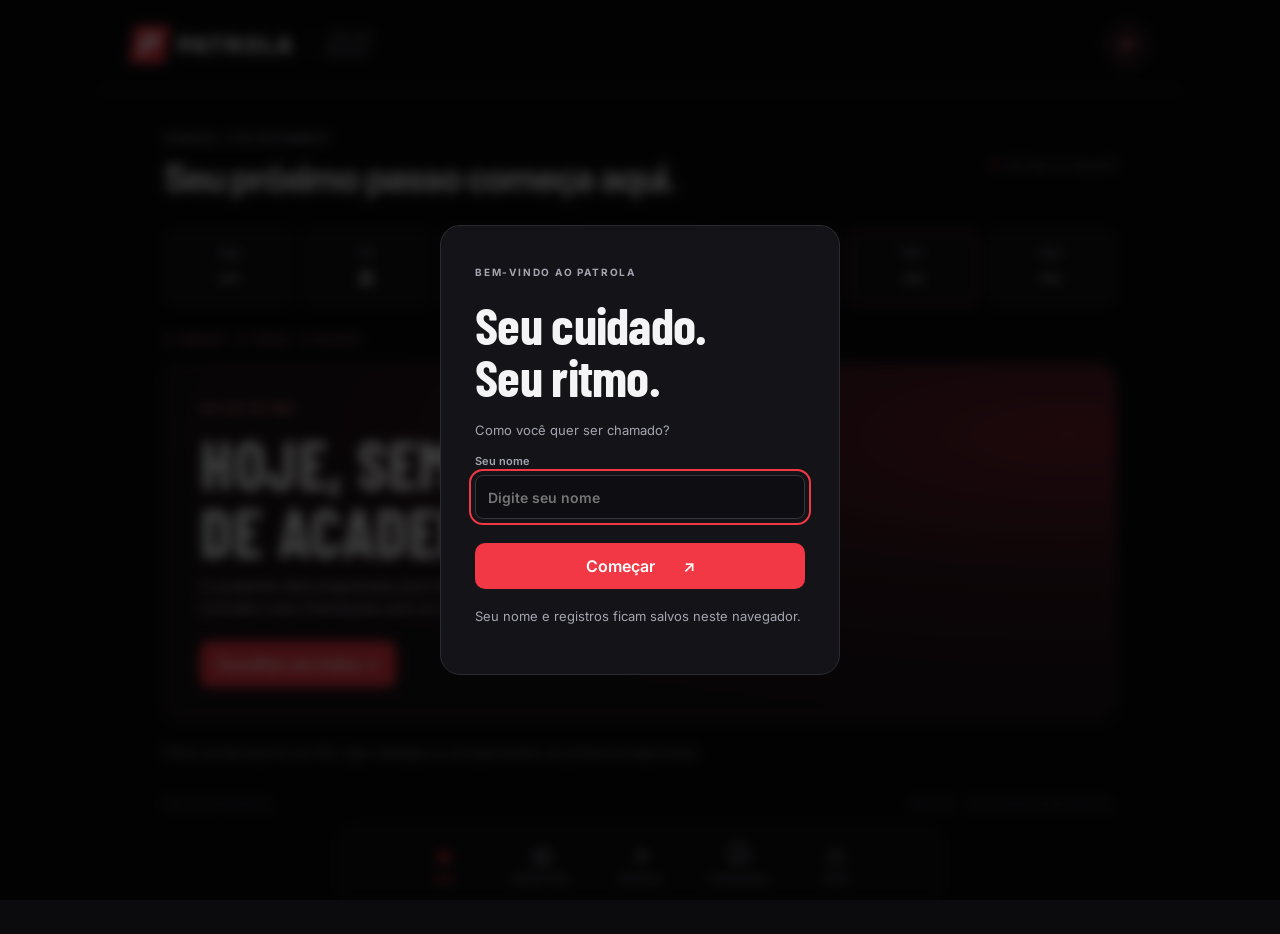
==== joelho/index.html @ d2a33147 "Adiciona aplicativo separado do joelho em /joelho, sem alterar Patrola original" ====
<!doctype html>
<html lang="pt-BR">
<head>
  <meta charset="utf-8">
  <meta name="viewport" content="width=device-width, initial-scale=1, viewport-fit=cover">
  <meta name="theme-color" content="#0b0b0e">
  <meta name="description" content="Protocolo do joelho, rotina da manhã e registro de séries.">
  <meta name="apple-mobile-web-app-capable" content="yes">
  <title>Patrola · Joelho</title>
  <link rel="icon" href="icon.svg" type="image/svg+xml">
  <link rel="manifest" href="manifest.json">
  <link rel="stylesheet" href="style.css?v=2">
  <script src="app.js?v=2" defer></script>
</head>
<body>
  <header class="topbar"><a class="brand" href="./" aria-label="Patrola, início"><span class="brand-icon">P<span></span></span>PATROLA<span class="brand-tag">JOELHO · MANHÃ</span></a><button id="profile-shortcut" class="avatar" aria-label="Abrir perfil">P</button></header>
  <main>
    <div class="welcome"><div><p id="date-label" class="eyebrow"></p><h1 id="greeting">Seu próximo passo começa aqui.</h1></div><span class="live-label"><i></i> ROTINA DA MANHÃ</span></div>
    <section id="view-today" aria-label="Treino de hoje"></section>
    <section id="view-plans" hidden aria-label="Minha ficha"></section>
    <section id="view-history" hidden aria-label="Histórico"></section>
    <section id="view-guide" hidden aria-label="Orientações da ficha"></section>
    <section id="view-profile" hidden aria-label="Meu perfil"></section>
    <p class="source-note">Treinos da fase atual do seu PDF. Siga a liberação e o acompanhamento do profissional responsável.</p><p class="footer-note">PROJETO PATROLA <span>JOELHO · SEU ESPAÇO INDIVIDUAL.</span></p>
  </main>
  <nav class="tabbar" aria-label="Navegação principal">
    <button data-tab="today" class="active"><span aria-hidden="true">◈</span>Hoje</button>
    <button data-tab="plans"><span aria-hidden="true">▤</span>Minha ficha</button>
    <button data-tab="history"><span aria-hidden="true">↗</span>Histórico</button>
    <button data-tab="guide"><span aria-hidden="true">ⓘ</span>Orientações</button>
    <button data-tab="profile"><span aria-hidden="true">◎</span>Perfil</button>
  </nav>
  <aside id="rest-bar" class="rest-bar" hidden><div><span class="eyebrow">DESCANSO</span><strong id="rest-clock" role="timer">00:00</strong></div><button id="rest-extra" class="ghost">+30s</button><button id="rest-stop" class="ghost">Encerrar</button></aside>
  <aside id="set-timer" class="set-timer" hidden><div><span class="eyebrow">TEMPO DA SÉRIE</span><p id="set-timer-name"></p><strong id="set-clock" role="timer">00:00</strong></div><div><button id="set-pause" class="outline">Pausar</button><button id="set-cancel" class="ghost">Encerrar</button></div></aside>
  <div id="toast" role="status" aria-live="polite"></div>
  <dialog id="name-dialog"><form id="name-form"><span class="eyebrow red">BEM-VINDO AO PATROLA</span><h2>Seu cuidado.<br>Seu ritmo.</h2><p>Como você quer ser chamado?</p><label>Seu nome<input id="user-name" name="name" autocomplete="given-name" required maxlength="40" placeholder="Digite seu nome"></label><button class="primary wide" type="submit">Começar <span>↗</span></button><p class="muted small">Seu nome e registros ficam salvos neste navegador.</p></form></dialog>
  <dialog id="edit-dialog"><form id="edit-form"><div class="section-heading"><div><span class="eyebrow red">SUA FICHA, DO SEU JEITO</span><h2 id="edit-title">Editar treino</h2></div><button type="button" class="ghost" id="close-editor" aria-label="Fechar editor">✕</button></div><div class="form-grid"><label>Nome do treino<input name="title" required maxlength="60" placeholder="Treino F"></label><label>Dia da semana<select name="day"><option value="-1">Sem dia fixo</option><option value="1">Segunda-feira</option><option value="2">Terça-feira</option><option value="3">Quarta-feira</option><option value="4">Quinta-feira</option><option value="5">Sexta-feira</option><option value="6">Sábado</option><option value="0">Domingo</option></select></label></div><label>Foco do treino<input name="focus" maxlength="100" placeholder="Ex.: Peito e ombros"></label><div class="section-heading"><h3>Exercícios</h3><span class="muted small">Na ordem de execução</span></div><div id="editor-exercises"></div><button id="add-exercise" class="outline wide" type="button">+ Adicionar exercício</button><p class="muted small">Alterações valem para sessões ainda não iniciadas. Os registros anteriores são preservados.</p><div class="dialog-footer"><button id="delete-plan" type="button" class="danger">Excluir treino</button><button class="primary" type="submit">Salvar treino ✓</button></div></form></dialog>
</body>
</html>
---- joelho/style.css ----
@import url('https://fonts.googleapis.com/css2?family=Barlow+Condensed:wght@600;700;800&family=Inter:wght@400;500;600;700;800&display=swap');
:root{color-scheme:dark;--bg:#0b0b0e;--surface:#141418;--raised:#1c1c22;--border:#2a2a32;--muted:#a5a5b2;--red:#f23845;--text:#f4f4f6;--green:#74dda4;font-family:Inter,system-ui,sans-serif;background:var(--bg);color:var(--text)}
*{box-sizing:border-box}body{margin:0;padding-bottom:100px}button,input,select{font:inherit}button,a,input,select{ -webkit-tap-highlight-color:transparent}button{cursor:pointer}button{border:1px solid transparent;color:var(--text);background:var(--raised);border-radius:10px;padding:12px 17px;font-weight:600;min-height:44px}button:hover{filter:brightness(1.17)}button:disabled{cursor:default;opacity:.5}button:focus-visible,a:focus-visible,input:focus-visible,select:focus-visible,summary:focus-visible{outline:2px solid var(--red);outline-offset:4px}a{color:inherit}h1,h2,h3,p{margin-top:0}h1{font-size:clamp(24px,4vw,36px);letter-spacing:-1.2px;margin:10px 0 0}h2{font-size:27px;letter-spacing:-.7px;margin:4px 0 14px}h3{font-size:17px;line-height:1.4;margin:0}p{line-height:1.6}small,.small{font-size:12px}.muted{color:var(--muted)}.red{color:var(--red)}[hidden]{display:none!important}.topbar{height:90px;max-width:1080px;margin:auto;padding:0 32px;display:flex;align-items:center;justify-content:space-between;border-bottom:1px solid var(--border)}.brand{display:flex;align-items:center;gap:11px;text-decoration:none;letter-spacing:2px;font-weight:800;font-size:22px}.brand-icon{display:grid;place-items:center;background:var(--red);color:white;width:35px;height:37px;transform:skew(-8deg);font-style:italic;font-size:29px;letter-spacing:-4px;padding-right:5px}.brand-tag{font-size:8px;color:var(--muted);letter-spacing:2px;border-left:1px solid var(--border);padding-left:15px;margin-left:5px;max-width:70px;line-height:1.7}.avatar{border-radius:50%;height:42px;width:42px;padding:0;background:#29171d;border:1px solid #653039;color:#ff8790;font-weight:800}.welcome{display:flex;justify-content:space-between;align-items:center;margin:35px 0 30px}.eyebrow{font-size:10px;letter-spacing:1.8px;font-weight:700;text-transform:uppercase;margin:0;color:var(--muted)}.live-label{font-size:9px;letter-spacing:1.5px;color:var(--muted);display:flex;gap:9px;align-items:center}.live-label i{width:6px;height:6px;background:var(--red);border-radius:50%}main{max-width:1000px;padding:0 24px;margin:auto}.days{display:flex;gap:9px;margin-bottom:22px;overflow-x:auto;padding:2px 1px 5px}.day{flex:1;min-width:62px;border:1px solid var(--border);background:var(--surface);display:flex;flex-direction:column;align-items:center;padding:12px 8px;gap:8px}.day small{font-size:10px;color:var(--muted)}.day b{font-size:20px}.day.active{background:var(--red);border-color:var(--red)}.day.active small{color:white}.day.is-today:not(.active){border-color:var(--red)}.hero{background:radial-gradient(ellipse at 95% 20%,#6e202c 0%,#30171e 35%,#191317 70%);border:1px solid #52303a;border-radius:20px;padding:30px;position:relative;overflow:hidden;margin-bottom:23px}.hero:after{content:attr(data-letter);position:absolute;right:18px;top:-35px;font:800 220px 'Barlow Condensed',Impact,sans-serif;color:#ff6a7710;transform:skew(-10deg);pointer-events:none}.hero .eyebrow{color:#ff9099}.hero h2{font:700 clamp(46px,7vw,68px)/1 'Barlow Condensed',Impact,sans-serif;letter-spacing:.5px;text-transform:uppercase;margin:13px 0 10px}.hero p{color:#c7b8bf;font-size:14px;margin-bottom:21px}.hero-top{display:flex;justify-content:space-between;align-items:center;gap:15px;position:relative;z-index:1}.pill{font-size:10px;padding:7px 11px;border-radius:20px;border:1px solid #71404a;color:#ffacb3;white-space:nowrap}.hero-bottom{display:flex;justify-content:space-between;gap:20px;align-items:end;position:relative;z-index:1}.hero-stats{display:flex;gap:28px}.hero-stats strong{font-size:22px;display:block}.hero-stats small{display:block;font-size:10px;color:#bbaab2;margin-top:5px}.primary{background:var(--red);color:white}.primary span{margin-left:24px}.outline{background:transparent;border-color:var(--border)}.ghost{background:transparent;color:var(--muted);padding:9px 12px}.danger{background:transparent;color:#ff8b95}.wide{width:100%}.section-heading{display:flex;justify-content:space-between;align-items:center;gap:10px;margin:25px 0 16px}.section-heading h2{margin:0}.section-heading .eyebrow{margin-bottom:6px}.progress-panel{border:1px solid var(--border);background:var(--surface);padding:17px 20px;border-radius:12px;margin-bottom:23px}.progress-panel .row{display:flex;justify-content:space-between;align-items:center;font-size:12px}.progress-panel strong{color:var(--red)}progress{display:block;appearance:none;height:5px;width:100%;border:0;border-radius:10px;margin-top:12px;background:#2d282d}progress::-webkit-progress-bar{background:#2d282d;border-radius:10px}progress::-webkit-progress-value{background:var(--red);border-radius:10px}progress::-moz-progress-bar{background:var(--red);border-radius:10px}.exercise{background:var(--surface);border:1px solid var(--border);border-radius:14px;margin-bottom:13px;overflow:hidden}.exercise summary{padding:20px;display:flex;gap:15px;align-items:center;cursor:pointer;list-style:none}.exercise summary::-webkit-details-marker{display:none}.exercise-number{font:600 28px 'Barlow Condensed',sans-serif;color:#676773;min-width:28px}.exercise-info{flex:1}.exercise-info p{margin:5px 0 0;font-size:11px;color:var(--muted)}.exercise-count{font-size:11px;color:var(--muted);white-space:nowrap}.chevron{color:var(--muted);margin-left:7px}.exercise[open] .chevron{transform:rotate(180deg)}.exercise.complete{border-color:#345846}.exercise.complete .exercise-number,.exercise.complete .exercise-count{color:var(--green)}.set-table{padding:0 20px 18px}.set-head,.set-row{display:grid;grid-template-columns:36px 1fr 1fr minmax(120px,1.3fr);gap:10px;align-items:center}.set-head{border-top:1px solid var(--border);padding:14px 0 10px;font-size:9px;text-transform:uppercase;color:var(--muted);letter-spacing:.8px}.set-row{padding:6px 0}.set-row>span{text-align:center;font-size:12px;color:var(--muted)}input,select{width:100%;min-width:0;background:#0e0e12;border:1px solid #35353e;border-radius:8px;color:var(--text);padding:12px;font-size:14px;min-height:44px}input:disabled{opacity:.65}.set-row input{text-align:center;padding:10px 4px}.set-row button{font-size:11px;padding:10px 5px;background:#352026;color:#ff8f99;border:1px solid #6a303b}.set-row.done button{background:#183526;border-color:#315b43;color:#8ae2ae}.set-row.done input{border-color:#294334}.load-pair{display:flex;gap:4px}.load-pair input{width:50%}.exercise-note{font-size:12px;color:var(--muted);padding:0 20px 14px;margin:0}.plan-grid{display:grid;grid-template-columns:1fr 1fr;gap:15px}.plan-card{border:1px solid var(--border);border-radius:15px;background:var(--surface);padding:22px;display:flex;flex-direction:column;gap:15px}.plan-card h3{font-size:21px}.plan-card p{margin:0;font-size:13px;color:var(--muted)}.plan-card .actions{margin-top:auto;display:flex;gap:8px}.plan-card .actions button:first-child{flex:1}.empty{padding:40px 20px;text-align:center;border:1px dashed var(--border);border-radius:15px;color:var(--muted)}.empty h3{font-size:22px;color:var(--text);margin-bottom:12px}.empty p{font-size:14px}.empty .empty-icon{font-size:42px;color:var(--red);display:block;margin-bottom:15px}.tabbar{position:fixed;z-index:10;bottom:0;left:50%;transform:translateX(-50%);width:100%;display:flex;justify-content:center;gap:35px;background:#101013f5;border-top:1px solid var(--border);backdrop-filter:blur(14px);padding:8px 15px max(8px,env(safe-area-inset-bottom))}.tabbar button{display:flex;flex-direction:column;gap:5px;align-items:center;background:transparent;color:#898996;font-size:10px;border-radius:0;min-width:90px;padding:7px 10px}.tabbar button span{font-size:23px;line-height:1}.tabbar button.active{color:var(--red)}.footer-note{margin:35px 0 22px;font-size:9px;letter-spacing:1.5px;color:#777782;display:flex;justify-content:space-between}.rest-bar{position:fixed;z-index:12;bottom:85px;left:50%;transform:translateX(-50%);width:calc(100% - 32px);max-width:440px;background:#252027;border:1px solid #a14856;border-radius:14px;box-shadow:0 10px 35px #0008;padding:13px 18px;display:flex;align-items:center;gap:8px}.rest-bar>div{flex:1}.rest-bar .eyebrow{font-size:8px;display:block}.rest-bar strong{font-size:24px;font-variant-numeric:tabular-nums}#toast{position:fixed;left:50%;transform:translate(-50%,20px);bottom:170px;z-index:40;background:#eee;color:#17171c;border-radius:10px;padding:13px 20px;font-size:13px;opacity:0;transition:.2s;pointer-events:none;max-width:90%;text-align:center}#toast.visible{opacity:1;transform:translate(-50%,0)}dialog{color:var(--text);background:var(--surface);border:1px solid var(--border);border-radius:20px;width:calc(100% - 32px);max-width:660px;max-height:90dvh;padding:28px}dialog::backdrop{background:#000b;backdrop-filter:blur(6px)}#name-dialog{max-width:400px;padding:34px}#name-dialog h2{font:700 52px/1 'Barlow Condensed',Impact,sans-serif;margin:18px 0}#name-dialog p{font-size:13px;color:var(--muted)}label{display:block;font-size:11px;font-weight:600;color:var(--muted);margin-bottom:15px}label input,label select{margin-top:7px}#name-dialog .primary{margin:9px 0 17px}.form-grid{display:grid;grid-template-columns:1fr 1fr;gap:14px}.editor-row{border:1px solid var(--border);border-radius:10px;padding:16px;margin-bottom:14px;background:#101013}.editor-controls{display:flex;justify-content:space-between;align-items:center;margin-bottom:8px}.editor-controls button{min-height:36px;padding:6px 9px}.editor-row .form-grid{grid-template-columns:1fr 1fr 1fr;gap:10px}.check-label{display:flex;align-items:center;gap:9px;margin:0}.check-label input{width:17px;min-height:17px;margin:0;accent-color:var(--red)}.dialog-footer{display:flex;justify-content:space-between;gap:12px;border-top:1px solid var(--border);padding-top:20px;margin-top:16px}.profile-card{max-width:580px;background:var(--surface);border:1px solid var(--border);border-radius:15px;padding:25px}.profile-card h3{margin:25px 0 10px}.profile-card p{font-size:13px;color:var(--muted)}.profile-actions{display:flex;gap:10px;flex-wrap:wrap}.history-card{background:var(--surface);border:1px solid var(--border);border-radius:12px;padding:20px;margin-bottom:12px}.history-card summary{cursor:pointer;line-height:1.7}.history-card summary strong{margin-right:12px}.history-card .history-ex{border-top:1px solid var(--border);padding-top:14px;margin-top:14px;font-size:13px}.history-card p{color:var(--muted);font-size:12px;margin:5px 0}.metric-row{display:flex;gap:12px;margin-bottom:22px}.metric-row>div{flex:1;background:var(--surface);border:1px solid var(--border);border-radius:12px;padding:18px}.metric-row strong{display:block;font-size:27px}.metric-row small{color:var(--muted);font-size:10px}.rest-config{display:flex;align-items:center;gap:10px;font-size:12px;color:var(--muted);margin:0 0 20px}.rest-config select{max-width:150px;font-size:12px}.banner{border:1px solid #3b664b;background:#14261a;color:#99e0af;border-radius:12px;padding:16px;font-size:14px;margin-bottom:20px}
@media(min-width:800px){.exercise summary{padding:22px}.set-table{padding-left:66px}.hero{padding:32px 35px}.day{padding:13px}.tabbar{width:600px;border:1px solid var(--border);border-bottom:0;border-radius:18px 18px 0 0}.welcome{margin:40px 0 30px}}
@media(max-width:600px){.topbar{height:72px;padding:0 20px}.brand{font-size:20px}.brand-tag{display:none}main{padding:0 16px}.welcome{margin:26px 0 24px}.live-label{display:none}.hero{padding:22px}.hero h2{font-size:52px}.hero-bottom{align-items:center}.hero-stats{gap:18px}.hero-stats strong{font-size:20px}.hero-bottom .primary{font-size:12px;padding:13px}.hero-bottom .primary span{margin-left:8px}.plan-grid{grid-template-columns:1fr}.tabbar{gap:0;justify-content:space-around}.tabbar button{min-width:0;flex:1;padding:6px}.exercise summary{padding:17px 14px;gap:11px}.exercise-info h3{font-size:14px}.exercise-count{font-size:10px}.set-table{padding:0 12px 15px}.set-head,.set-row{grid-template-columns:26px 1fr .8fr 116px;gap:6px}.set-row button{font-size:10px}.set-row input{font-size:13px}.section-heading h2{font-size:23px}.section-heading button{font-size:11px;padding:10px}.footer-note span{font-size:8px;letter-spacing:.6px}dialog{padding:20px}.editor-row{padding:12px}.form-grid{gap:10px}.pill{font-size:9px;padding:6px 8px}.days{gap:6px}.day{min-width:52px;padding:10px 5px}.day small{font-size:9px}.day b{font-size:17px}.rest-config{flex-wrap:wrap}}
@media(prefers-reduced-motion:reduce){*{transition:none!important;scroll-behavior:auto!important}}

.schedule-note{font-size:10px;color:#f99099;letter-spacing:1.3px;margin:5px 0 16px}.source-note{font-size:11px;color:var(--muted);line-height:1.6;margin:25px 0}.set-actions{display:flex;flex-direction:column;gap:5px}.set-actions button{width:100%}.set-actions .timer-button{background:#24242d;border-color:#43434d;color:#ddd}.set-timer{position:fixed;bottom:86px;left:50%;transform:translateX(-50%);z-index:15;width:calc(100% - 30px);max-width:440px;background:#24171e;border:1px solid #a34250;border-radius:16px;padding:18px;display:flex;align-items:center;gap:18px;box-shadow:0 10px 35px #0009}.set-timer>div:first-child{flex:1}.set-timer p{font-size:11px;margin:5px 0;color:var(--muted)}.set-timer strong{font-size:32px;font-variant-numeric:tabular-nums}.set-timer>div:last-child{display:flex;flex-direction:column;gap:6px}.profile-card li{font-size:13px;line-height:1.7;color:var(--muted);margin:8px 0}.tabbar{gap:8px}.exercise-note{line-height:1.7;padding-top:2px}.hero:after{display:none}@media(max-width:600px){.tabbar{gap:0}.tabbar button{font-size:9px;padding:7px 3px}.brand-tag{display:block}.set-row{padding:10px 0;border-bottom:1px solid #24242d}}
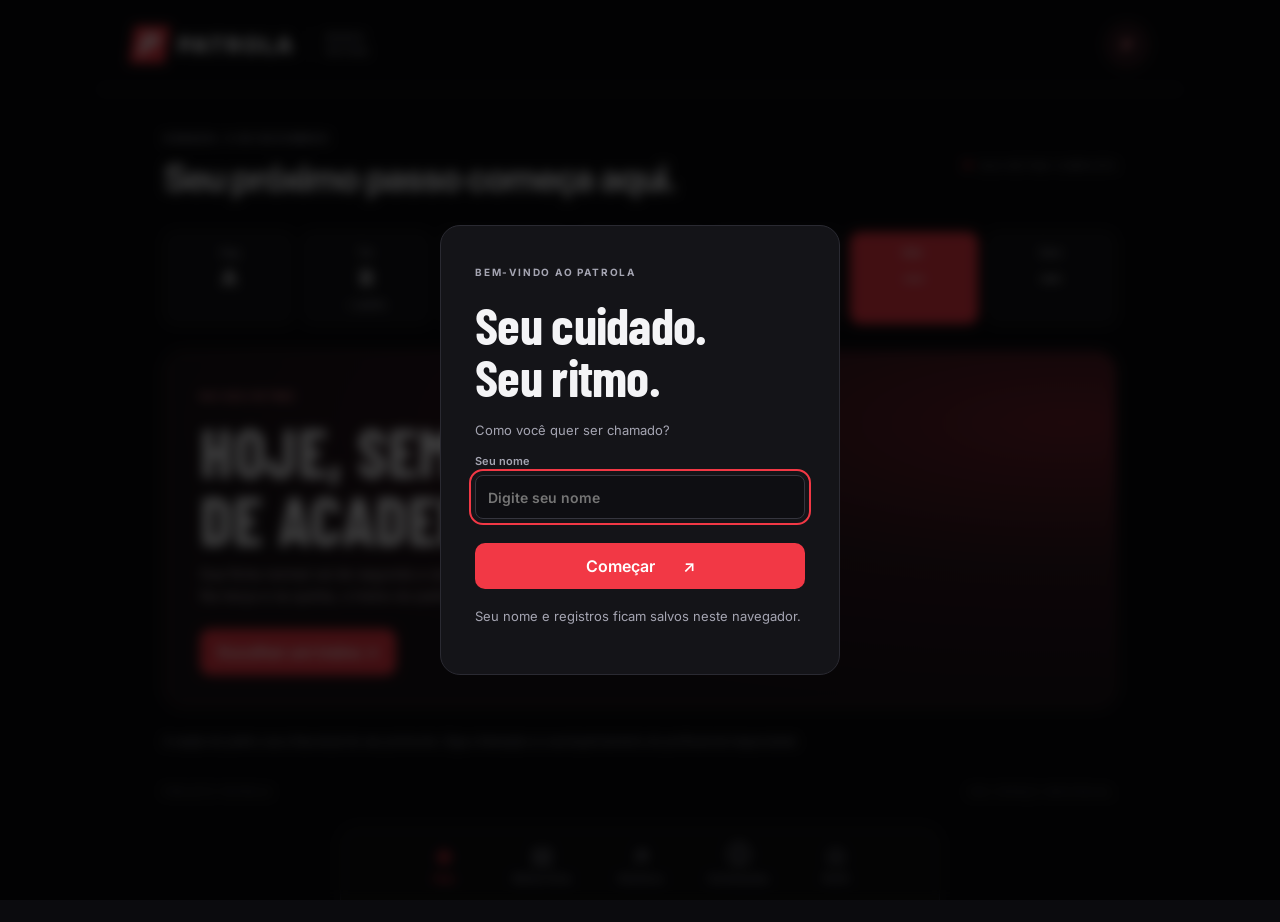
==== commit 59203305: "Integra ficha normal A–E ao app pessoal e avança do joelho ao treino do dia" ====
--- a/joelho/index.html
+++ b/joelho/index.html
@@ -4,24 +4,24 @@
   <meta charset="utf-8">
   <meta name="viewport" content="width=device-width, initial-scale=1, viewport-fit=cover">
   <meta name="theme-color" content="#0b0b0e">
-  <meta name="description" content="Protocolo do joelho, rotina da manhã e registro de séries.">
+  <meta name="description" content="Ficha normal A–E e protocolo do joelho na mesma rotina.">
   <meta name="apple-mobile-web-app-capable" content="yes">
-  <title>Patrola · Joelho</title>
+  <title>Patrola · Minha rotina</title>
   <link rel="icon" href="icon.svg" type="image/svg+xml">
   <link rel="manifest" href="manifest.json">
-  <link rel="stylesheet" href="style.css?v=2">
-  <script src="app.js?v=2" defer></script>
+  <link rel="stylesheet" href="style.css?v=3">
+  <script src="app.js?v=3" defer></script>
 </head>
 <body>
-  <header class="topbar"><a class="brand" href="./" aria-label="Patrola, início"><span class="brand-icon">P<span></span></span>PATROLA<span class="brand-tag">JOELHO · MANHÃ</span></a><button id="profile-shortcut" class="avatar" aria-label="Abrir perfil">P</button></header>
+  <header class="topbar"><a class="brand" href="./" aria-label="Patrola, início"><span class="brand-icon">P<span></span></span>PATROLA<span class="brand-tag">MINHA ROTINA</span></a><button id="profile-shortcut" class="avatar" aria-label="Abrir perfil">P</button></header>
   <main>
-    <div class="welcome"><div><p id="date-label" class="eyebrow"></p><h1 id="greeting">Seu próximo passo começa aqui.</h1></div><span class="live-label"><i></i> ROTINA DA MANHÃ</span></div>
+    <div class="welcome"><div><p id="date-label" class="eyebrow"></p><h1 id="greeting">Seu próximo passo começa aqui.</h1></div><span class="live-label"><i></i> SUA ROTINA COMPLETA</span></div>
     <section id="view-today" aria-label="Treino de hoje"></section>
     <section id="view-plans" hidden aria-label="Minha ficha"></section>
     <section id="view-history" hidden aria-label="Histórico"></section>
     <section id="view-guide" hidden aria-label="Orientações da ficha"></section>
     <section id="view-profile" hidden aria-label="Meu perfil"></section>
-    <p class="source-note">Treinos da fase atual do seu PDF. Siga a liberação e o acompanhamento do profissional responsável.</p><p class="footer-note">PROJETO PATROLA <span>JOELHO · SEU ESPAÇO INDIVIDUAL.</span></p>
+    <p class="source-note">A seção do joelho usa a fase atual do seu protocolo. Siga a liberação e o acompanhamento do profissional responsável.</p><p class="footer-note">PROJETO PATROLA <span>SEU ESPAÇO INDIVIDUAL.</span></p>
   </main>
   <nav class="tabbar" aria-label="Navegação principal">
     <button data-tab="today" class="active"><span aria-hidden="true">◈</span>Hoje</button>
@@ -34,6 +34,7 @@
   <aside id="set-timer" class="set-timer" hidden><div><span class="eyebrow">TEMPO DA SÉRIE</span><p id="set-timer-name"></p><strong id="set-clock" role="timer">00:00</strong></div><div><button id="set-pause" class="outline">Pausar</button><button id="set-cancel" class="ghost">Encerrar</button></div></aside>
   <div id="toast" role="status" aria-live="polite"></div>
   <dialog id="name-dialog"><form id="name-form"><span class="eyebrow red">BEM-VINDO AO PATROLA</span><h2>Seu cuidado.<br>Seu ritmo.</h2><p>Como você quer ser chamado?</p><label>Seu nome<input id="user-name" name="name" autocomplete="given-name" required maxlength="40" placeholder="Digite seu nome"></label><button class="primary wide" type="submit">Começar <span>↗</span></button><p class="muted small">Seu nome e registros ficam salvos neste navegador.</p></form></dialog>
-  <dialog id="edit-dialog"><form id="edit-form"><div class="section-heading"><div><span class="eyebrow red">SUA FICHA, DO SEU JEITO</span><h2 id="edit-title">Editar treino</h2></div><button type="button" class="ghost" id="close-editor" aria-label="Fechar editor">✕</button></div><div class="form-grid"><label>Nome do treino<input name="title" required maxlength="60" placeholder="Treino F"></label><label>Dia da semana<select name="day"><option value="-1">Sem dia fixo</option><option value="1">Segunda-feira</option><option value="2">Terça-feira</option><option value="3">Quarta-feira</option><option value="4">Quinta-feira</option><option value="5">Sexta-feira</option><option value="6">Sábado</option><option value="0">Domingo</option></select></label></div><label>Foco do treino<input name="focus" maxlength="100" placeholder="Ex.: Peito e ombros"></label><div class="section-heading"><h3>Exercícios</h3><span class="muted small">Na ordem de execução</span></div><div id="editor-exercises"></div><button id="add-exercise" class="outline wide" type="button">+ Adicionar exercício</button><p class="muted small">Alterações valem para sessões ainda não iniciadas. Os registros anteriores são preservados.</p><div class="dialog-footer"><button id="delete-plan" type="button" class="danger">Excluir treino</button><button class="primary" type="submit">Salvar treino ✓</button></div></form></dialog>
+  <dialog id="edit-dialog"><form id="edit-form"><div class="section-heading"><div><span class="eyebrow red">SUA FICHA, DO SEU JEITO</span><h2 id="edit-title">Editar treino</h2></div><button type="button" class="ghost" id="close-editor" aria-label="Fechar editor">✕</button></div><div class="form-grid"><label>Nome do treino<input name="title" required maxlength="60" placeholder="Treino F"></label><label>Dia da semana<select name="day"><option value="-1">Sem dia fixo</option><option value="1">Segunda-feira</option><option value="2">Terça-feira</option><option value="3">Quarta-feira</option><option value="4">Quinta-feira</option><option value="5">Sexta-feira</option><option value="6">Sábado</option><option value="0">Domingo</option></select></label></div><label>Parte da rotina<select name="lane"><option value="regular">Treino normal</option><option value="knee">Joelho · manhã</option></select></label><label>Foco do treino<input name="focus" maxlength="100" placeholder="Ex.: Peito e ombros"></label><div class="section-heading"><h3>Exercícios</h3><span class="muted small">Na ordem de execução</span></div><div id="editor-exercises"></div><button id="add-exercise" class="outline wide" type="button">+ Adicionar exercício</button><p class="muted small">Alterações valem para sessões ainda não iniciadas. Os registros anteriores são preservados.</p><div class="dialog-footer"><button id="delete-plan" type="button" class="danger">Excluir treino</button><button class="primary" type="submit">Salvar treino ✓</button></div></form></dialog>
 </body>
 </html>
+
--- a/joelho/style.css
+++ b/joelho/style.css
@@ -6,3 +6,6 @@
 @media(prefers-reduced-motion:reduce){*{transition:none!important;scroll-behavior:auto!important}}
 
 .schedule-note{font-size:10px;color:#f99099;letter-spacing:1.3px;margin:5px 0 16px}.source-note{font-size:11px;color:var(--muted);line-height:1.6;margin:25px 0}.set-actions{display:flex;flex-direction:column;gap:5px}.set-actions button{width:100%}.set-actions .timer-button{background:#24242d;border-color:#43434d;color:#ddd}.set-timer{position:fixed;bottom:86px;left:50%;transform:translateX(-50%);z-index:15;width:calc(100% - 30px);max-width:440px;background:#24171e;border:1px solid #a34250;border-radius:16px;padding:18px;display:flex;align-items:center;gap:18px;box-shadow:0 10px 35px #0009}.set-timer>div:first-child{flex:1}.set-timer p{font-size:11px;margin:5px 0;color:var(--muted)}.set-timer strong{font-size:32px;font-variant-numeric:tabular-nums}.set-timer>div:last-child{display:flex;flex-direction:column;gap:6px}.profile-card li{font-size:13px;line-height:1.7;color:var(--muted);margin:8px 0}.tabbar{gap:8px}.exercise-note{line-height:1.7;padding-top:2px}.hero:after{display:none}@media(max-width:600px){.tabbar{gap:0}.tabbar button{font-size:9px;padding:7px 3px}.brand-tag{display:block}.set-row{padding:10px 0;border-bottom:1px solid #24242d}}
+
+
+.daily-program{display:flex;gap:10px;margin:0 0 22px}.program-step{flex:1;display:flex;align-items:center;gap:12px;border:1px solid var(--border);background:var(--surface);text-align:left;padding:16px}.program-step.selected{border-color:var(--red);background:#2b171e}.program-step.finished .program-order{color:var(--green);border-color:#376749}.program-order{display:grid;place-items:center;border:1px solid #59434b;border-radius:50%;width:28px;height:28px;flex-shrink:0;color:#ff9fa8;font-size:12px}.program-step small{display:block;color:var(--muted);font-size:10px;margin-bottom:5px}.program-step strong{display:block;font-size:15px}.program-status{font-size:10px;color:var(--muted);margin-left:auto}.banner button{display:block;margin-top:12px}.day{min-height:89px}@media(max-width:600px){.daily-program{gap:7px}.program-step{padding:12px 10px;gap:8px;flex-wrap:wrap}.program-status{margin-left:36px}.program-step strong{font-size:13px}.program-step small{font-size:9px}}
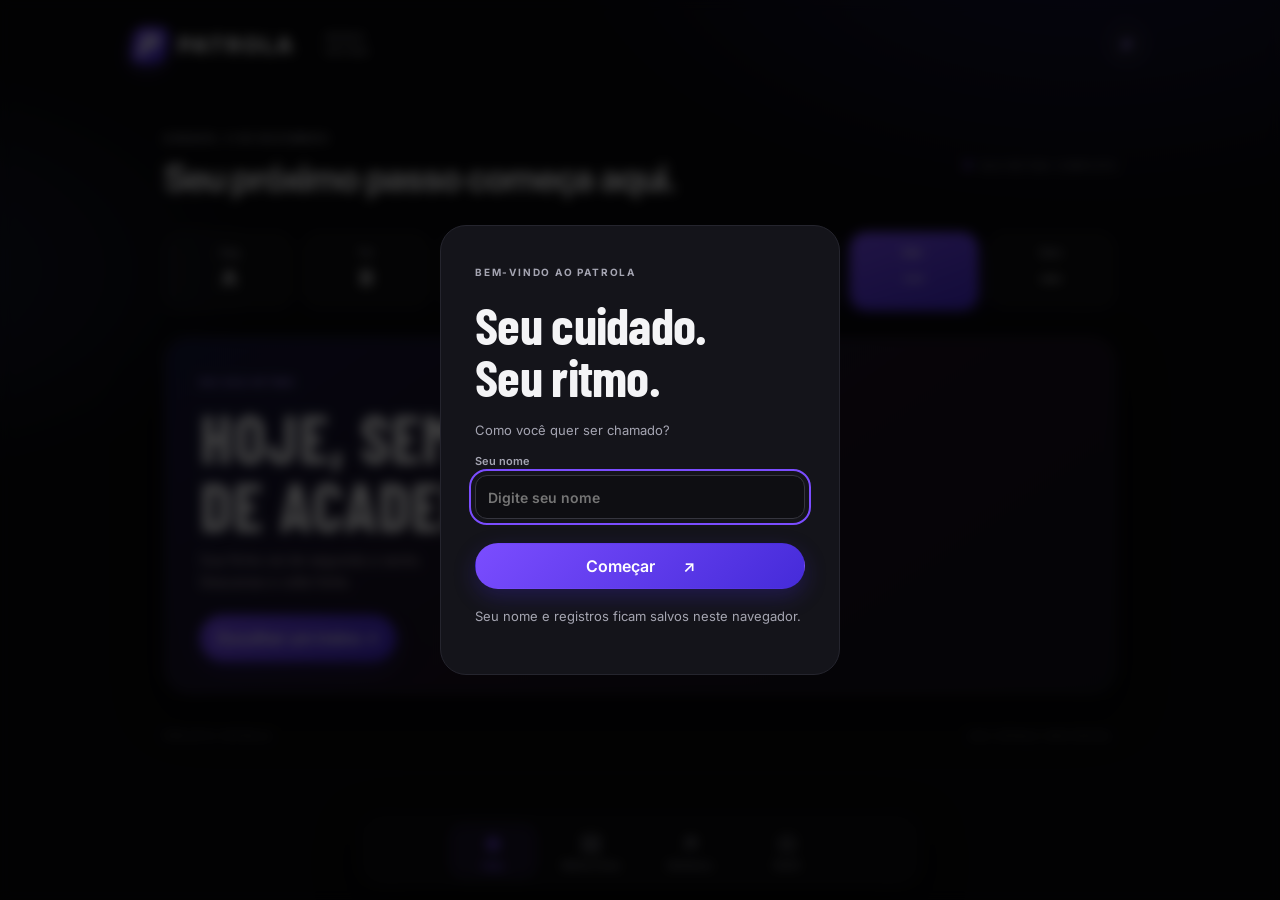
==== commit c29c125c: "Add files via upload" ====
--- a/joelho/index.html
+++ b/joelho/index.html
@@ -4,13 +4,14 @@
   <meta charset="utf-8">
   <meta name="viewport" content="width=device-width, initial-scale=1, viewport-fit=cover">
   <meta name="theme-color" content="#0b0b0e">
-  <meta name="description" content="Ficha normal A–E e protocolo do joelho na mesma rotina.">
+  <meta name="description" content="Ficha de treino A–E com cardio e registro de séries.">
   <meta name="apple-mobile-web-app-capable" content="yes">
   <title>Patrola · Minha rotina</title>
   <link rel="icon" href="icon.svg" type="image/svg+xml">
+  <link rel="apple-touch-icon" href="apple-touch-icon.png">
   <link rel="manifest" href="manifest.json">
-  <link rel="stylesheet" href="style.css?v=3">
-  <script src="app.js?v=3" defer></script>
+  <link rel="stylesheet" href="style.css?v=5">
+  <script src="app.js?v=5" defer></script>
 </head>
 <body>
   <header class="topbar"><a class="brand" href="./" aria-label="Patrola, início"><span class="brand-icon">P<span></span></span>PATROLA<span class="brand-tag">MINHA ROTINA</span></a><button id="profile-shortcut" class="avatar" aria-label="Abrir perfil">P</button></header>
@@ -19,22 +20,20 @@
     <section id="view-today" aria-label="Treino de hoje"></section>
     <section id="view-plans" hidden aria-label="Minha ficha"></section>
     <section id="view-history" hidden aria-label="Histórico"></section>
-    <section id="view-guide" hidden aria-label="Orientações da ficha"></section>
     <section id="view-profile" hidden aria-label="Meu perfil"></section>
-    <p class="source-note">A seção do joelho usa a fase atual do seu protocolo. Siga a liberação e o acompanhamento do profissional responsável.</p><p class="footer-note">PROJETO PATROLA <span>SEU ESPAÇO INDIVIDUAL.</span></p>
+    <p class="footer-note">PROJETO PATROLA <span>SEU ESPAÇO INDIVIDUAL.</span></p>
   </main>
   <nav class="tabbar" aria-label="Navegação principal">
     <button data-tab="today" class="active"><span aria-hidden="true">◈</span>Hoje</button>
     <button data-tab="plans"><span aria-hidden="true">▤</span>Minha ficha</button>
     <button data-tab="history"><span aria-hidden="true">↗</span>Histórico</button>
-    <button data-tab="guide"><span aria-hidden="true">ⓘ</span>Orientações</button>
     <button data-tab="profile"><span aria-hidden="true">◎</span>Perfil</button>
   </nav>
   <aside id="rest-bar" class="rest-bar" hidden><div><span class="eyebrow">DESCANSO</span><strong id="rest-clock" role="timer">00:00</strong></div><button id="rest-extra" class="ghost">+30s</button><button id="rest-stop" class="ghost">Encerrar</button></aside>
   <aside id="set-timer" class="set-timer" hidden><div><span class="eyebrow">TEMPO DA SÉRIE</span><p id="set-timer-name"></p><strong id="set-clock" role="timer">00:00</strong></div><div><button id="set-pause" class="outline">Pausar</button><button id="set-cancel" class="ghost">Encerrar</button></div></aside>
   <div id="toast" role="status" aria-live="polite"></div>
   <dialog id="name-dialog"><form id="name-form"><span class="eyebrow red">BEM-VINDO AO PATROLA</span><h2>Seu cuidado.<br>Seu ritmo.</h2><p>Como você quer ser chamado?</p><label>Seu nome<input id="user-name" name="name" autocomplete="given-name" required maxlength="40" placeholder="Digite seu nome"></label><button class="primary wide" type="submit">Começar <span>↗</span></button><p class="muted small">Seu nome e registros ficam salvos neste navegador.</p></form></dialog>
-  <dialog id="edit-dialog"><form id="edit-form"><div class="section-heading"><div><span class="eyebrow red">SUA FICHA, DO SEU JEITO</span><h2 id="edit-title">Editar treino</h2></div><button type="button" class="ghost" id="close-editor" aria-label="Fechar editor">✕</button></div><div class="form-grid"><label>Nome do treino<input name="title" required maxlength="60" placeholder="Treino F"></label><label>Dia da semana<select name="day"><option value="-1">Sem dia fixo</option><option value="1">Segunda-feira</option><option value="2">Terça-feira</option><option value="3">Quarta-feira</option><option value="4">Quinta-feira</option><option value="5">Sexta-feira</option><option value="6">Sábado</option><option value="0">Domingo</option></select></label></div><label>Parte da rotina<select name="lane"><option value="regular">Treino normal</option><option value="knee">Joelho · manhã</option></select></label><label>Foco do treino<input name="focus" maxlength="100" placeholder="Ex.: Peito e ombros"></label><div class="section-heading"><h3>Exercícios</h3><span class="muted small">Na ordem de execução</span></div><div id="editor-exercises"></div><button id="add-exercise" class="outline wide" type="button">+ Adicionar exercício</button><p class="muted small">Alterações valem para sessões ainda não iniciadas. Os registros anteriores são preservados.</p><div class="dialog-footer"><button id="delete-plan" type="button" class="danger">Excluir treino</button><button class="primary" type="submit">Salvar treino ✓</button></div></form></dialog>
+  <dialog id="edit-dialog"><form id="edit-form"><div class="section-heading"><div><span class="eyebrow red">SUA FICHA, DO SEU JEITO</span><h2 id="edit-title">Editar treino</h2></div><button type="button" class="ghost" id="close-editor" aria-label="Fechar editor">✕</button></div><div class="form-grid"><label>Nome do treino<input name="title" required maxlength="60" placeholder="Treino F"></label><label>Dia da semana<select name="day"><option value="-1">Sem dia fixo</option><option value="1">Segunda-feira</option><option value="2">Terça-feira</option><option value="3">Quarta-feira</option><option value="4">Quinta-feira</option><option value="5">Sexta-feira</option><option value="6">Sábado</option><option value="0">Domingo</option></select></label></div><label>Foco do treino<input name="focus" maxlength="100" placeholder="Ex.: Peito e ombros"></label><div class="section-heading"><h3>Exercícios</h3><span class="muted small">Na ordem de execução</span></div><div id="editor-exercises"></div><button id="add-exercise" class="outline wide" type="button">+ Adicionar exercício</button><p class="muted small">Alterações valem para sessões ainda não iniciadas. Os registros anteriores são preservados.</p><div class="dialog-footer"><button id="delete-plan" type="button" class="danger">Excluir treino</button><button class="primary" type="submit">Salvar treino ✓</button></div></form></dialog>
 </body>
 </html>
 
--- a/joelho/style.css
+++ b/joelho/style.css
@@ -1,11 +1,28 @@
 @import url('https://fonts.googleapis.com/css2?family=Barlow+Condensed:wght@600;700;800&family=Inter:wght@400;500;600;700;800&display=swap');
-:root{color-scheme:dark;--bg:#0b0b0e;--surface:#141418;--raised:#1c1c22;--border:#2a2a32;--muted:#a5a5b2;--red:#f23845;--text:#f4f4f6;--green:#74dda4;font-family:Inter,system-ui,sans-serif;background:var(--bg);color:var(--text)}
-*{box-sizing:border-box}body{margin:0;padding-bottom:100px}button,input,select{font:inherit}button,a,input,select{ -webkit-tap-highlight-color:transparent}button{cursor:pointer}button{border:1px solid transparent;color:var(--text);background:var(--raised);border-radius:10px;padding:12px 17px;font-weight:600;min-height:44px}button:hover{filter:brightness(1.17)}button:disabled{cursor:default;opacity:.5}button:focus-visible,a:focus-visible,input:focus-visible,select:focus-visible,summary:focus-visible{outline:2px solid var(--red);outline-offset:4px}a{color:inherit}h1,h2,h3,p{margin-top:0}h1{font-size:clamp(24px,4vw,36px);letter-spacing:-1.2px;margin:10px 0 0}h2{font-size:27px;letter-spacing:-.7px;margin:4px 0 14px}h3{font-size:17px;line-height:1.4;margin:0}p{line-height:1.6}small,.small{font-size:12px}.muted{color:var(--muted)}.red{color:var(--red)}[hidden]{display:none!important}.topbar{height:90px;max-width:1080px;margin:auto;padding:0 32px;display:flex;align-items:center;justify-content:space-between;border-bottom:1px solid var(--border)}.brand{display:flex;align-items:center;gap:11px;text-decoration:none;letter-spacing:2px;font-weight:800;font-size:22px}.brand-icon{display:grid;place-items:center;background:var(--red);color:white;width:35px;height:37px;transform:skew(-8deg);font-style:italic;font-size:29px;letter-spacing:-4px;padding-right:5px}.brand-tag{font-size:8px;color:var(--muted);letter-spacing:2px;border-left:1px solid var(--border);padding-left:15px;margin-left:5px;max-width:70px;line-height:1.7}.avatar{border-radius:50%;height:42px;width:42px;padding:0;background:#29171d;border:1px solid #653039;color:#ff8790;font-weight:800}.welcome{display:flex;justify-content:space-between;align-items:center;margin:35px 0 30px}.eyebrow{font-size:10px;letter-spacing:1.8px;font-weight:700;text-transform:uppercase;margin:0;color:var(--muted)}.live-label{font-size:9px;letter-spacing:1.5px;color:var(--muted);display:flex;gap:9px;align-items:center}.live-label i{width:6px;height:6px;background:var(--red);border-radius:50%}main{max-width:1000px;padding:0 24px;margin:auto}.days{display:flex;gap:9px;margin-bottom:22px;overflow-x:auto;padding:2px 1px 5px}.day{flex:1;min-width:62px;border:1px solid var(--border);background:var(--surface);display:flex;flex-direction:column;align-items:center;padding:12px 8px;gap:8px}.day small{font-size:10px;color:var(--muted)}.day b{font-size:20px}.day.active{background:var(--red);border-color:var(--red)}.day.active small{color:white}.day.is-today:not(.active){border-color:var(--red)}.hero{background:radial-gradient(ellipse at 95% 20%,#6e202c 0%,#30171e 35%,#191317 70%);border:1px solid #52303a;border-radius:20px;padding:30px;position:relative;overflow:hidden;margin-bottom:23px}.hero:after{content:attr(data-letter);position:absolute;right:18px;top:-35px;font:800 220px 'Barlow Condensed',Impact,sans-serif;color:#ff6a7710;transform:skew(-10deg);pointer-events:none}.hero .eyebrow{color:#ff9099}.hero h2{font:700 clamp(46px,7vw,68px)/1 'Barlow Condensed',Impact,sans-serif;letter-spacing:.5px;text-transform:uppercase;margin:13px 0 10px}.hero p{color:#c7b8bf;font-size:14px;margin-bottom:21px}.hero-top{display:flex;justify-content:space-between;align-items:center;gap:15px;position:relative;z-index:1}.pill{font-size:10px;padding:7px 11px;border-radius:20px;border:1px solid #71404a;color:#ffacb3;white-space:nowrap}.hero-bottom{display:flex;justify-content:space-between;gap:20px;align-items:end;position:relative;z-index:1}.hero-stats{display:flex;gap:28px}.hero-stats strong{font-size:22px;display:block}.hero-stats small{display:block;font-size:10px;color:#bbaab2;margin-top:5px}.primary{background:var(--red);color:white}.primary span{margin-left:24px}.outline{background:transparent;border-color:var(--border)}.ghost{background:transparent;color:var(--muted);padding:9px 12px}.danger{background:transparent;color:#ff8b95}.wide{width:100%}.section-heading{display:flex;justify-content:space-between;align-items:center;gap:10px;margin:25px 0 16px}.section-heading h2{margin:0}.section-heading .eyebrow{margin-bottom:6px}.progress-panel{border:1px solid var(--border);background:var(--surface);padding:17px 20px;border-radius:12px;margin-bottom:23px}.progress-panel .row{display:flex;justify-content:space-between;align-items:center;font-size:12px}.progress-panel strong{color:var(--red)}progress{display:block;appearance:none;height:5px;width:100%;border:0;border-radius:10px;margin-top:12px;background:#2d282d}progress::-webkit-progress-bar{background:#2d282d;border-radius:10px}progress::-webkit-progress-value{background:var(--red);border-radius:10px}progress::-moz-progress-bar{background:var(--red);border-radius:10px}.exercise{background:var(--surface);border:1px solid var(--border);border-radius:14px;margin-bottom:13px;overflow:hidden}.exercise summary{padding:20px;display:flex;gap:15px;align-items:center;cursor:pointer;list-style:none}.exercise summary::-webkit-details-marker{display:none}.exercise-number{font:600 28px 'Barlow Condensed',sans-serif;color:#676773;min-width:28px}.exercise-info{flex:1}.exercise-info p{margin:5px 0 0;font-size:11px;color:var(--muted)}.exercise-count{font-size:11px;color:var(--muted);white-space:nowrap}.chevron{color:var(--muted);margin-left:7px}.exercise[open] .chevron{transform:rotate(180deg)}.exercise.complete{border-color:#345846}.exercise.complete .exercise-number,.exercise.complete .exercise-count{color:var(--green)}.set-table{padding:0 20px 18px}.set-head,.set-row{display:grid;grid-template-columns:36px 1fr 1fr minmax(120px,1.3fr);gap:10px;align-items:center}.set-head{border-top:1px solid var(--border);padding:14px 0 10px;font-size:9px;text-transform:uppercase;color:var(--muted);letter-spacing:.8px}.set-row{padding:6px 0}.set-row>span{text-align:center;font-size:12px;color:var(--muted)}input,select{width:100%;min-width:0;background:#0e0e12;border:1px solid #35353e;border-radius:8px;color:var(--text);padding:12px;font-size:14px;min-height:44px}input:disabled{opacity:.65}.set-row input{text-align:center;padding:10px 4px}.set-row button{font-size:11px;padding:10px 5px;background:#352026;color:#ff8f99;border:1px solid #6a303b}.set-row.done button{background:#183526;border-color:#315b43;color:#8ae2ae}.set-row.done input{border-color:#294334}.load-pair{display:flex;gap:4px}.load-pair input{width:50%}.exercise-note{font-size:12px;color:var(--muted);padding:0 20px 14px;margin:0}.plan-grid{display:grid;grid-template-columns:1fr 1fr;gap:15px}.plan-card{border:1px solid var(--border);border-radius:15px;background:var(--surface);padding:22px;display:flex;flex-direction:column;gap:15px}.plan-card h3{font-size:21px}.plan-card p{margin:0;font-size:13px;color:var(--muted)}.plan-card .actions{margin-top:auto;display:flex;gap:8px}.plan-card .actions button:first-child{flex:1}.empty{padding:40px 20px;text-align:center;border:1px dashed var(--border);border-radius:15px;color:var(--muted)}.empty h3{font-size:22px;color:var(--text);margin-bottom:12px}.empty p{font-size:14px}.empty .empty-icon{font-size:42px;color:var(--red);display:block;margin-bottom:15px}.tabbar{position:fixed;z-index:10;bottom:0;left:50%;transform:translateX(-50%);width:100%;display:flex;justify-content:center;gap:35px;background:#101013f5;border-top:1px solid var(--border);backdrop-filter:blur(14px);padding:8px 15px max(8px,env(safe-area-inset-bottom))}.tabbar button{display:flex;flex-direction:column;gap:5px;align-items:center;background:transparent;color:#898996;font-size:10px;border-radius:0;min-width:90px;padding:7px 10px}.tabbar button span{font-size:23px;line-height:1}.tabbar button.active{color:var(--red)}.footer-note{margin:35px 0 22px;font-size:9px;letter-spacing:1.5px;color:#777782;display:flex;justify-content:space-between}.rest-bar{position:fixed;z-index:12;bottom:85px;left:50%;transform:translateX(-50%);width:calc(100% - 32px);max-width:440px;background:#252027;border:1px solid #a14856;border-radius:14px;box-shadow:0 10px 35px #0008;padding:13px 18px;display:flex;align-items:center;gap:8px}.rest-bar>div{flex:1}.rest-bar .eyebrow{font-size:8px;display:block}.rest-bar strong{font-size:24px;font-variant-numeric:tabular-nums}#toast{position:fixed;left:50%;transform:translate(-50%,20px);bottom:170px;z-index:40;background:#eee;color:#17171c;border-radius:10px;padding:13px 20px;font-size:13px;opacity:0;transition:.2s;pointer-events:none;max-width:90%;text-align:center}#toast.visible{opacity:1;transform:translate(-50%,0)}dialog{color:var(--text);background:var(--surface);border:1px solid var(--border);border-radius:20px;width:calc(100% - 32px);max-width:660px;max-height:90dvh;padding:28px}dialog::backdrop{background:#000b;backdrop-filter:blur(6px)}#name-dialog{max-width:400px;padding:34px}#name-dialog h2{font:700 52px/1 'Barlow Condensed',Impact,sans-serif;margin:18px 0}#name-dialog p{font-size:13px;color:var(--muted)}label{display:block;font-size:11px;font-weight:600;color:var(--muted);margin-bottom:15px}label input,label select{margin-top:7px}#name-dialog .primary{margin:9px 0 17px}.form-grid{display:grid;grid-template-columns:1fr 1fr;gap:14px}.editor-row{border:1px solid var(--border);border-radius:10px;padding:16px;margin-bottom:14px;background:#101013}.editor-controls{display:flex;justify-content:space-between;align-items:center;margin-bottom:8px}.editor-controls button{min-height:36px;padding:6px 9px}.editor-row .form-grid{grid-template-columns:1fr 1fr 1fr;gap:10px}.check-label{display:flex;align-items:center;gap:9px;margin:0}.check-label input{width:17px;min-height:17px;margin:0;accent-color:var(--red)}.dialog-footer{display:flex;justify-content:space-between;gap:12px;border-top:1px solid var(--border);padding-top:20px;margin-top:16px}.profile-card{max-width:580px;background:var(--surface);border:1px solid var(--border);border-radius:15px;padding:25px}.profile-card h3{margin:25px 0 10px}.profile-card p{font-size:13px;color:var(--muted)}.profile-actions{display:flex;gap:10px;flex-wrap:wrap}.history-card{background:var(--surface);border:1px solid var(--border);border-radius:12px;padding:20px;margin-bottom:12px}.history-card summary{cursor:pointer;line-height:1.7}.history-card summary strong{margin-right:12px}.history-card .history-ex{border-top:1px solid var(--border);padding-top:14px;margin-top:14px;font-size:13px}.history-card p{color:var(--muted);font-size:12px;margin:5px 0}.metric-row{display:flex;gap:12px;margin-bottom:22px}.metric-row>div{flex:1;background:var(--surface);border:1px solid var(--border);border-radius:12px;padding:18px}.metric-row strong{display:block;font-size:27px}.metric-row small{color:var(--muted);font-size:10px}.rest-config{display:flex;align-items:center;gap:10px;font-size:12px;color:var(--muted);margin:0 0 20px}.rest-config select{max-width:150px;font-size:12px}.banner{border:1px solid #3b664b;background:#14261a;color:#99e0af;border-radius:12px;padding:16px;font-size:14px;margin-bottom:20px}
+:root{color-scheme:dark;--bg:#0b0b0e;--surface:#141418;--raised:#1c1c22;--border:#2a2a32;--muted:#a5a5b2;--red:#6938f2;--text:#f4f4f6;--green:#74dda4;font-family:Inter,system-ui,sans-serif;background:var(--bg);color:var(--text)}
+*{box-sizing:border-box}body{margin:0;padding-bottom:100px}button,input,select{font:inherit}button,a,input,select{ -webkit-tap-highlight-color:transparent}button{cursor:pointer}button{border:1px solid transparent;color:var(--text);background:var(--raised);border-radius:10px;padding:12px 17px;font-weight:600;min-height:44px}button:hover{filter:brightness(1.17)}button:disabled{cursor:default;opacity:.5}button:focus-visible,a:focus-visible,input:focus-visible,select:focus-visible,summary:focus-visible{outline:2px solid var(--red);outline-offset:4px}a{color:inherit}h1,h2,h3,p{margin-top:0}h1{font-size:clamp(24px,4vw,36px);letter-spacing:-1.2px;margin:10px 0 0}h2{font-size:27px;letter-spacing:-.7px;margin:4px 0 14px}h3{font-size:17px;line-height:1.4;margin:0}p{line-height:1.6}small,.small{font-size:12px}.muted{color:var(--muted)}.red{color:var(--red)}[hidden]{display:none!important}.topbar{height:90px;max-width:1080px;margin:auto;padding:0 32px;display:flex;align-items:center;justify-content:space-between;border-bottom:1px solid var(--border)}.brand{display:flex;align-items:center;gap:11px;text-decoration:none;letter-spacing:2px;font-weight:800;font-size:22px}.brand-icon{display:grid;place-items:center;background:var(--red);color:white;width:35px;height:37px;transform:skew(-8deg);font-style:italic;font-size:29px;letter-spacing:-4px;padding-right:5px}.brand-tag{font-size:8px;color:var(--muted);letter-spacing:2px;border-left:1px solid var(--border);padding-left:15px;margin-left:5px;max-width:70px;line-height:1.7}.avatar{border-radius:50%;height:42px;width:42px;padding:0;background:#171729;border:1px solid #393065;color:#a687ff;font-weight:800}.welcome{display:flex;justify-content:space-between;align-items:center;margin:35px 0 30px}.eyebrow{font-size:10px;letter-spacing:1.8px;font-weight:700;text-transform:uppercase;margin:0;color:var(--muted)}.live-label{font-size:9px;letter-spacing:1.5px;color:var(--muted);display:flex;gap:9px;align-items:center}.live-label i{width:6px;height:6px;background:var(--red);border-radius:50%}main{max-width:1000px;padding:0 24px;margin:auto}.days{display:flex;gap:9px;margin-bottom:22px;overflow-x:auto;padding:2px 1px 5px}.day{flex:1;min-width:62px;border:1px solid var(--border);background:var(--surface);display:flex;flex-direction:column;align-items:center;padding:12px 8px;gap:8px}.day small{font-size:10px;color:var(--muted)}.day b{font-size:20px}.day.active{background:var(--red);border-color:var(--red)}.day.active small{color:white}.day.is-today:not(.active){border-color:var(--red)}.hero{background:radial-gradient(ellipse at 95% 20%,#2e206e 0%,#181730 35%,#191317 70%);border:1px solid #313052;border-radius:20px;padding:30px;position:relative;overflow:hidden;margin-bottom:23px}.hero:after{content:attr(data-letter);position:absolute;right:18px;top:-35px;font:800 220px 'Barlow Condensed',Impact,sans-serif;color:#8f6aff10;transform:skew(-10deg);pointer-events:none}.hero .eyebrow{color:#ac90ff}.hero h2{font:700 clamp(46px,7vw,68px)/1 'Barlow Condensed',Impact,sans-serif;letter-spacing:.5px;text-transform:uppercase;margin:13px 0 10px}.hero p{color:#c7b8bf;font-size:14px;margin-bottom:21px}.hero-top{display:flex;justify-content:space-between;align-items:center;gap:15px;position:relative;z-index:1}.pill{font-size:10px;padding:7px 11px;border-radius:20px;border:1px solid #464071;color:#c1acff;white-space:nowrap}.hero-bottom{display:flex;justify-content:space-between;gap:20px;align-items:end;position:relative;z-index:1}.hero-stats{display:flex;gap:28px}.hero-stats strong{font-size:22px;display:block}.hero-stats small{display:block;font-size:10px;color:#bbaab2;margin-top:5px}.primary{background:var(--red);color:white}.primary span{margin-left:24px}.outline{background:transparent;border-color:var(--border)}.ghost{background:transparent;color:var(--muted);padding:9px 12px}.danger{background:transparent;color:#a88bff}.wide{width:100%}.section-heading{display:flex;justify-content:space-between;align-items:center;gap:10px;margin:25px 0 16px}.section-heading h2{margin:0}.section-heading .eyebrow{margin-bottom:6px}.progress-panel{border:1px solid var(--border);background:var(--surface);padding:17px 20px;border-radius:12px;margin-bottom:23px}.progress-panel .row{display:flex;justify-content:space-between;align-items:center;font-size:12px}.progress-panel strong{color:var(--red)}progress{display:block;appearance:none;height:5px;width:100%;border:0;border-radius:10px;margin-top:12px;background:#2d282d}progress::-webkit-progress-bar{background:#2d282d;border-radius:10px}progress::-webkit-progress-value{background:var(--red);border-radius:10px}progress::-moz-progress-bar{background:var(--red);border-radius:10px}.exercise{background:var(--surface);border:1px solid var(--border);border-radius:14px;margin-bottom:13px;overflow:hidden}.exercise summary{padding:20px;display:flex;gap:15px;align-items:center;cursor:pointer;list-style:none}.exercise summary::-webkit-details-marker{display:none}.exercise-number{font:600 28px 'Barlow Condensed',sans-serif;color:#676773;min-width:28px}.exercise-info{flex:1}.exercise-info p{margin:5px 0 0;font-size:11px;color:var(--muted)}.exercise-count{font-size:11px;color:var(--muted);white-space:nowrap}.chevron{color:var(--muted);margin-left:7px}.exercise[open] .chevron{transform:rotate(180deg)}.exercise.complete{border-color:#345846}.exercise.complete .exercise-number,.exercise.complete .exercise-count{color:var(--green)}.set-table{padding:0 20px 18px}.set-head,.set-row{display:grid;grid-template-columns:36px 1fr 1fr minmax(120px,1.3fr);gap:10px;align-items:center}.set-head{border-top:1px solid var(--border);padding:14px 0 10px;font-size:9px;text-transform:uppercase;color:var(--muted);letter-spacing:.8px}.set-row{padding:6px 0}.set-row>span{text-align:center;font-size:12px;color:var(--muted)}input,select{width:100%;min-width:0;background:#0e0e12;border:1px solid #35353e;border-radius:8px;color:var(--text);padding:12px;font-size:14px;min-height:44px}input:disabled{opacity:.65}.set-row input{text-align:center;padding:10px 4px}.set-row button{font-size:11px;padding:10px 5px;background:#352026;color:#aa8fff;border:1px solid #38306a}.set-row.done button{background:#183526;border-color:#315b43;color:#8ae2ae}.set-row.done input{border-color:#294334}.load-pair{display:flex;gap:4px}.load-pair input{width:50%}.exercise-note{font-size:12px;color:var(--muted);padding:0 20px 14px;margin:0}.plan-grid{display:grid;grid-template-columns:1fr 1fr;gap:15px}.plan-card{border:1px solid var(--border);border-radius:15px;background:var(--surface);padding:22px;display:flex;flex-direction:column;gap:15px}.plan-card h3{font-size:21px}.plan-card p{margin:0;font-size:13px;color:var(--muted)}.plan-card .actions{margin-top:auto;display:flex;gap:8px}.plan-card .actions button:first-child{flex:1}.empty{padding:40px 20px;text-align:center;border:1px dashed var(--border);border-radius:15px;color:var(--muted)}.empty h3{font-size:22px;color:var(--text);margin-bottom:12px}.empty p{font-size:14px}.empty .empty-icon{font-size:42px;color:var(--red);display:block;margin-bottom:15px}.tabbar{position:fixed;z-index:10;bottom:0;left:50%;transform:translateX(-50%);width:100%;display:flex;justify-content:center;gap:35px;background:#101013f5;border-top:1px solid var(--border);backdrop-filter:blur(14px);padding:8px 15px max(8px,env(safe-area-inset-bottom))}.tabbar button{display:flex;flex-direction:column;gap:5px;align-items:center;background:transparent;color:#898996;font-size:10px;border-radius:0;min-width:90px;padding:7px 10px}.tabbar button span{font-size:23px;line-height:1}.tabbar button.active{color:var(--red)}.footer-note{margin:35px 0 22px;font-size:9px;letter-spacing:1.5px;color:#777782;display:flex;justify-content:space-between}.rest-bar{position:fixed;z-index:12;bottom:85px;left:50%;transform:translateX(-50%);width:calc(100% - 32px);max-width:440px;background:#252027;border:1px solid #5848a1;border-radius:14px;box-shadow:0 10px 35px #0008;padding:13px 18px;display:flex;align-items:center;gap:8px}.rest-bar>div{flex:1}.rest-bar .eyebrow{font-size:8px;display:block}.rest-bar strong{font-size:24px;font-variant-numeric:tabular-nums}#toast{position:fixed;left:50%;transform:translate(-50%,20px);bottom:170px;z-index:40;background:#eee;color:#17171c;border-radius:10px;padding:13px 20px;font-size:13px;opacity:0;transition:.2s;pointer-events:none;max-width:90%;text-align:center}#toast.visible{opacity:1;transform:translate(-50%,0)}dialog{color:var(--text);background:var(--surface);border:1px solid var(--border);border-radius:20px;width:calc(100% - 32px);max-width:660px;max-height:90dvh;padding:28px}dialog::backdrop{background:#000b;backdrop-filter:blur(6px)}#name-dialog{max-width:400px;padding:34px}#name-dialog h2{font:700 52px/1 'Barlow Condensed',Impact,sans-serif;margin:18px 0}#name-dialog p{font-size:13px;color:var(--muted)}label{display:block;font-size:11px;font-weight:600;color:var(--muted);margin-bottom:15px}label input,label select{margin-top:7px}#name-dialog .primary{margin:9px 0 17px}.form-grid{display:grid;grid-template-columns:1fr 1fr;gap:14px}.editor-row{border:1px solid var(--border);border-radius:10px;padding:16px;margin-bottom:14px;background:#101013}.editor-controls{display:flex;justify-content:space-between;align-items:center;margin-bottom:8px}.editor-controls button{min-height:36px;padding:6px 9px}.editor-row .form-grid{grid-template-columns:1fr 1fr 1fr;gap:10px}.check-label{display:flex;align-items:center;gap:9px;margin:0}.check-label input{width:17px;min-height:17px;margin:0;accent-color:var(--red)}.dialog-footer{display:flex;justify-content:space-between;gap:12px;border-top:1px solid var(--border);padding-top:20px;margin-top:16px}.profile-card{max-width:580px;background:var(--surface);border:1px solid var(--border);border-radius:15px;padding:25px}.profile-card h3{margin:25px 0 10px}.profile-card p{font-size:13px;color:var(--muted)}.profile-actions{display:flex;gap:10px;flex-wrap:wrap}.history-card{background:var(--surface);border:1px solid var(--border);border-radius:12px;padding:20px;margin-bottom:12px}.history-card summary{cursor:pointer;line-height:1.7}.history-card summary strong{margin-right:12px}.history-card .history-ex{border-top:1px solid var(--border);padding-top:14px;margin-top:14px;font-size:13px}.history-card p{color:var(--muted);font-size:12px;margin:5px 0}.metric-row{display:flex;gap:12px;margin-bottom:22px}.metric-row>div{flex:1;background:var(--surface);border:1px solid var(--border);border-radius:12px;padding:18px}.metric-row strong{display:block;font-size:27px}.metric-row small{color:var(--muted);font-size:10px}.rest-config{display:flex;align-items:center;gap:10px;font-size:12px;color:var(--muted);margin:0 0 20px}.rest-config select{max-width:150px;font-size:12px}.banner{border:1px solid #3b664b;background:#14261a;color:#99e0af;border-radius:12px;padding:16px;font-size:14px;margin-bottom:20px}
 @media(min-width:800px){.exercise summary{padding:22px}.set-table{padding-left:66px}.hero{padding:32px 35px}.day{padding:13px}.tabbar{width:600px;border:1px solid var(--border);border-bottom:0;border-radius:18px 18px 0 0}.welcome{margin:40px 0 30px}}
 @media(max-width:600px){.topbar{height:72px;padding:0 20px}.brand{font-size:20px}.brand-tag{display:none}main{padding:0 16px}.welcome{margin:26px 0 24px}.live-label{display:none}.hero{padding:22px}.hero h2{font-size:52px}.hero-bottom{align-items:center}.hero-stats{gap:18px}.hero-stats strong{font-size:20px}.hero-bottom .primary{font-size:12px;padding:13px}.hero-bottom .primary span{margin-left:8px}.plan-grid{grid-template-columns:1fr}.tabbar{gap:0;justify-content:space-around}.tabbar button{min-width:0;flex:1;padding:6px}.exercise summary{padding:17px 14px;gap:11px}.exercise-info h3{font-size:14px}.exercise-count{font-size:10px}.set-table{padding:0 12px 15px}.set-head,.set-row{grid-template-columns:26px 1fr .8fr 116px;gap:6px}.set-row button{font-size:10px}.set-row input{font-size:13px}.section-heading h2{font-size:23px}.section-heading button{font-size:11px;padding:10px}.footer-note span{font-size:8px;letter-spacing:.6px}dialog{padding:20px}.editor-row{padding:12px}.form-grid{gap:10px}.pill{font-size:9px;padding:6px 8px}.days{gap:6px}.day{min-width:52px;padding:10px 5px}.day small{font-size:9px}.day b{font-size:17px}.rest-config{flex-wrap:wrap}}
 @media(prefers-reduced-motion:reduce){*{transition:none!important;scroll-behavior:auto!important}}
 
-.schedule-note{font-size:10px;color:#f99099;letter-spacing:1.3px;margin:5px 0 16px}.source-note{font-size:11px;color:var(--muted);line-height:1.6;margin:25px 0}.set-actions{display:flex;flex-direction:column;gap:5px}.set-actions button{width:100%}.set-actions .timer-button{background:#24242d;border-color:#43434d;color:#ddd}.set-timer{position:fixed;bottom:86px;left:50%;transform:translateX(-50%);z-index:15;width:calc(100% - 30px);max-width:440px;background:#24171e;border:1px solid #a34250;border-radius:16px;padding:18px;display:flex;align-items:center;gap:18px;box-shadow:0 10px 35px #0009}.set-timer>div:first-child{flex:1}.set-timer p{font-size:11px;margin:5px 0;color:var(--muted)}.set-timer strong{font-size:32px;font-variant-numeric:tabular-nums}.set-timer>div:last-child{display:flex;flex-direction:column;gap:6px}.profile-card li{font-size:13px;line-height:1.7;color:var(--muted);margin:8px 0}.tabbar{gap:8px}.exercise-note{line-height:1.7;padding-top:2px}.hero:after{display:none}@media(max-width:600px){.tabbar{gap:0}.tabbar button{font-size:9px;padding:7px 3px}.brand-tag{display:block}.set-row{padding:10px 0;border-bottom:1px solid #24242d}}
+.schedule-note{font-size:10px;color:#aa90f9;letter-spacing:1.3px;margin:5px 0 16px}.source-note{font-size:11px;color:var(--muted);line-height:1.6;margin:25px 0}.set-actions{display:flex;flex-direction:column;gap:5px}.set-actions button{width:100%}.set-actions .timer-button{background:#24242d;border-color:#43434d;color:#ddd}.set-timer{position:fixed;bottom:86px;left:50%;transform:translateX(-50%);z-index:15;width:calc(100% - 30px);max-width:440px;background:#24171e;border:1px solid #5442a3;border-radius:16px;padding:18px;display:flex;align-items:center;gap:18px;box-shadow:0 10px 35px #0009}.set-timer>div:first-child{flex:1}.set-timer p{font-size:11px;margin:5px 0;color:var(--muted)}.set-timer strong{font-size:32px;font-variant-numeric:tabular-nums}.set-timer>div:last-child{display:flex;flex-direction:column;gap:6px}.profile-card li{font-size:13px;line-height:1.7;color:var(--muted);margin:8px 0}.tabbar{gap:8px}.exercise-note{line-height:1.7;padding-top:2px}.hero:after{display:none}@media(max-width:600px){.tabbar{gap:0}.tabbar button{font-size:9px;padding:7px 3px}.brand-tag{display:block}.set-row{padding:10px 0;border-bottom:1px solid #24242d}}
 
 
-.daily-program{display:flex;gap:10px;margin:0 0 22px}.program-step{flex:1;display:flex;align-items:center;gap:12px;border:1px solid var(--border);background:var(--surface);text-align:left;padding:16px}.program-step.selected{border-color:var(--red);background:#2b171e}.program-step.finished .program-order{color:var(--green);border-color:#376749}.program-order{display:grid;place-items:center;border:1px solid #59434b;border-radius:50%;width:28px;height:28px;flex-shrink:0;color:#ff9fa8;font-size:12px}.program-step small{display:block;color:var(--muted);font-size:10px;margin-bottom:5px}.program-step strong{display:block;font-size:15px}.program-status{font-size:10px;color:var(--muted);margin-left:auto}.banner button{display:block;margin-top:12px}.day{min-height:89px}@media(max-width:600px){.daily-program{gap:7px}.program-step{padding:12px 10px;gap:8px;flex-wrap:wrap}.program-status{margin-left:36px}.program-step strong{font-size:13px}.program-step small{font-size:9px}}
+.daily-program{display:flex;gap:10px;margin:0 0 22px}.program-step{flex:1;display:flex;align-items:center;gap:12px;border:1px solid var(--border);background:var(--surface);text-align:left;padding:16px}.program-step.selected{border-color:var(--red);background:#17172b}.program-step.finished .program-order{color:var(--green);border-color:#376749}.program-order{display:grid;place-items:center;border:1px solid #59434b;border-radius:50%;width:28px;height:28px;flex-shrink:0;color:#b69fff;font-size:12px}.program-step small{display:block;color:var(--muted);font-size:10px;margin-bottom:5px}.program-step strong{display:block;font-size:15px}.program-status{font-size:10px;color:var(--muted);margin-left:auto}.banner button{display:block;margin-top:12px}.day{min-height:89px}@media(max-width:600px){.daily-program{gap:7px}.program-step{padding:12px 10px;gap:8px;flex-wrap:wrap}.program-status{margin-left:36px}.program-step strong{font-size:13px}.program-step small{font-size:9px}}
+
+/* Visual v4 */
+:root{--bg:#09090c;--surface:#121217;--raised:#1b1b22;--border:#25252e;--red:#7b4dff;--red2:#452bd9}
+body{background:radial-gradient(900px 480px at 85% -8%,#16153a 0,transparent 60%),radial-gradient(700px 400px at -10% 30%,#171a2e 0,transparent 55%),var(--bg);background-attachment:fixed}
+.topbar{border-bottom:0}.brand-icon{border-radius:10px;background:linear-gradient(135deg,var(--red),var(--red2));box-shadow:0 6px 20px #7b4dff44}
+button{border-radius:999px}.primary{background:linear-gradient(135deg,var(--red),var(--red2));box-shadow:0 8px 22px #452bd944}.outline{border-color:#34343f}
+.day{border-radius:16px;background:#ffffff08;backdrop-filter:blur(8px)}.day.active{background:linear-gradient(160deg,var(--red),var(--red2));box-shadow:0 8px 22px #452bd944}.day.is-today:not(.active){box-shadow:inset 0 0 0 1px var(--red)}.day{min-height:78px}
+.hero{border-radius:26px;border:1px solid #ffffff14;background:linear-gradient(145deg,#16173b 0,#1a1220 55%,#12121a 100%);box-shadow:0 20px 50px #0007}.hero h2{letter-spacing:1px}.pill{background:#ffffff0d;border-color:#ffffff22}
+.progress-panel,.exercise,.plan-card,.history-card,.metric-row>div,.profile-card{border-radius:20px;background:#ffffff07;border-color:#ffffff12;backdrop-filter:blur(10px)}
+progress::-webkit-progress-value{background:linear-gradient(90deg,var(--red),#c15bff)}progress::-moz-progress-bar{background:linear-gradient(90deg,var(--red),#c15bff)}
+.exercise{transition:border-color .2s}.exercise[open]{background:#ffffff0b}.exercise-number{color:var(--red);opacity:.85}
+.set-row{border-radius:12px}.set-row input{border-radius:10px;background:#0b0b10}.set-row button{border-radius:10px}.set-row.done{background:#0f2a1d55}
+.tabbar{background:#0d0d11d9;border:1px solid #ffffff14;border-radius:24px;bottom:12px;width:calc(100% - 24px);max-width:560px;box-shadow:0 12px 40px #000a}.tabbar button{border-radius:16px}.tabbar button.active{background:#7b4dff1c}
+dialog{border-radius:26px;background:#14141a}input,select{border-radius:12px}.banner{border-radius:16px}.rest-bar,.set-timer{border-radius:20px;background:#1b1520}
+@media(min-width:800px){.tabbar{border-radius:24px}}@media(max-width:600px){.hero h2{font-size:48px}.tabbar{bottom:8px;width:calc(100% - 16px)}}
+
+.set-row button{background:#241b45}.set-row.done button{background:#183526}.set-timer{background:#1a1430}
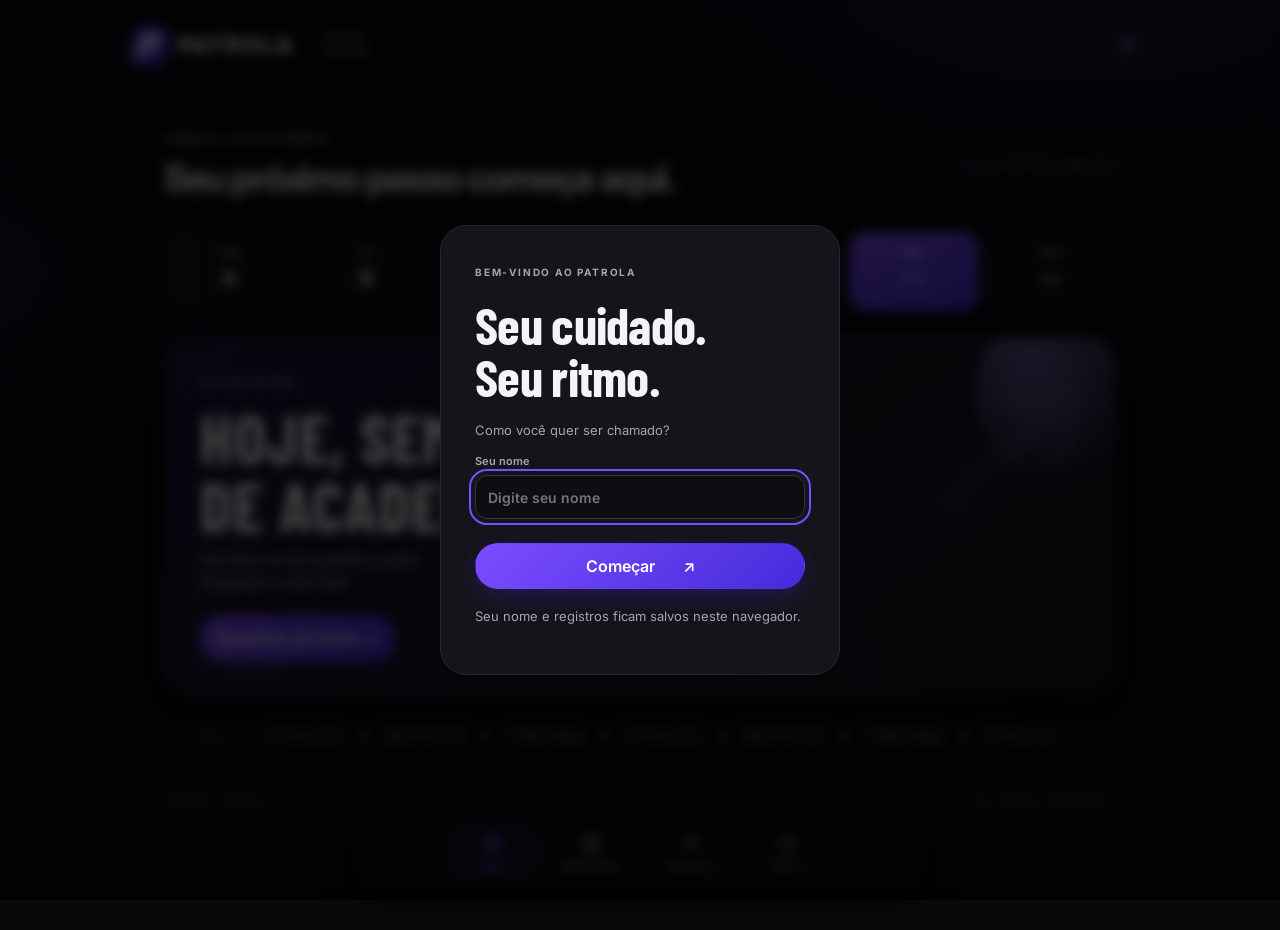
==== commit e09466a7: "Add files via upload" ====
--- a/joelho/index.html
+++ b/joelho/index.html
@@ -10,8 +10,9 @@
   <link rel="icon" href="icon.svg" type="image/svg+xml">
   <link rel="apple-touch-icon" href="apple-touch-icon.png">
   <link rel="manifest" href="manifest.json">
-  <link rel="stylesheet" href="style.css?v=5">
-  <script src="app.js?v=5" defer></script>
+  <link rel="stylesheet" href="style.css?v=6">
+  <script src="app.js?v=6" defer></script>
+  <script src="motion.js?v=6" defer></script>
 </head>
 <body>
   <header class="topbar"><a class="brand" href="./" aria-label="Patrola, início"><span class="brand-icon">P<span></span></span>PATROLA<span class="brand-tag">MINHA ROTINA</span></a><button id="profile-shortcut" class="avatar" aria-label="Abrir perfil">P</button></header>
--- a/joelho/style.css
+++ b/joelho/style.css
@@ -26,3 +26,17 @@
 @media(min-width:800px){.tabbar{border-radius:24px}}@media(max-width:600px){.hero h2{font-size:48px}.tabbar{bottom:8px;width:calc(100% - 16px)}}
 
 .set-row button{background:#241b45}.set-row.done button{background:#183526}.set-timer{background:#1a1430}
+
+/* Animações de rolagem */
+.topbar{position:sticky;top:0;z-index:20;transition:background .25s,height .25s,box-shadow .25s}.topbar.scrolled{height:64px;background:#09090ccc;backdrop-filter:blur(14px);box-shadow:0 1px 0 #ffffff12}
+.rv{opacity:0;transform:translate3d(0,34px,0) scale(.98);filter:blur(6px);transition:opacity .7s cubic-bezier(.2,.7,.2,1) var(--d,0ms),transform .7s cubic-bezier(.2,.7,.2,1) var(--d,0ms),filter .7s ease var(--d,0ms);will-change:opacity,transform}
+.rv.in{opacity:1;transform:none;filter:none}
+.hero:after{display:block;color:#a78bfa14;transform:translateY(var(--py,0px)) skew(-10deg)}
+.hero>*:not(.orb){position:relative;z-index:1}.hero .hero-top,.hero h2{opacity:var(--fade,1)}
+.orb{position:absolute;border-radius:50%;pointer-events:none;z-index:0;will-change:transform}
+.o1{width:190px;height:190px;right:-50px;top:-40px;background:radial-gradient(circle at 30% 30%,#a78bfa88,#7b4dff00 70%)}
+.o2{width:120px;height:120px;right:26%;bottom:-50px;border:2px solid #a78bfa44}
+.o3{width:46px;height:46px;left:44%;top:22px;background:linear-gradient(135deg,#c15bff66,#4f7bff33);filter:blur(2px)}
+.ribbon{overflow:hidden;margin:-4px -16px 22px;padding:10px 0;border-block:1px solid #ffffff10;mask-image:linear-gradient(90deg,transparent,#000 12%,#000 88%,transparent)}
+.ribbon span{display:inline-block;white-space:nowrap;font:700 22px/1 'Barlow Condensed',Impact,sans-serif;letter-spacing:4px;color:#c4b5fd55;will-change:transform}
+@media(prefers-reduced-motion:reduce){.rv{opacity:1;transform:none;filter:none}}
